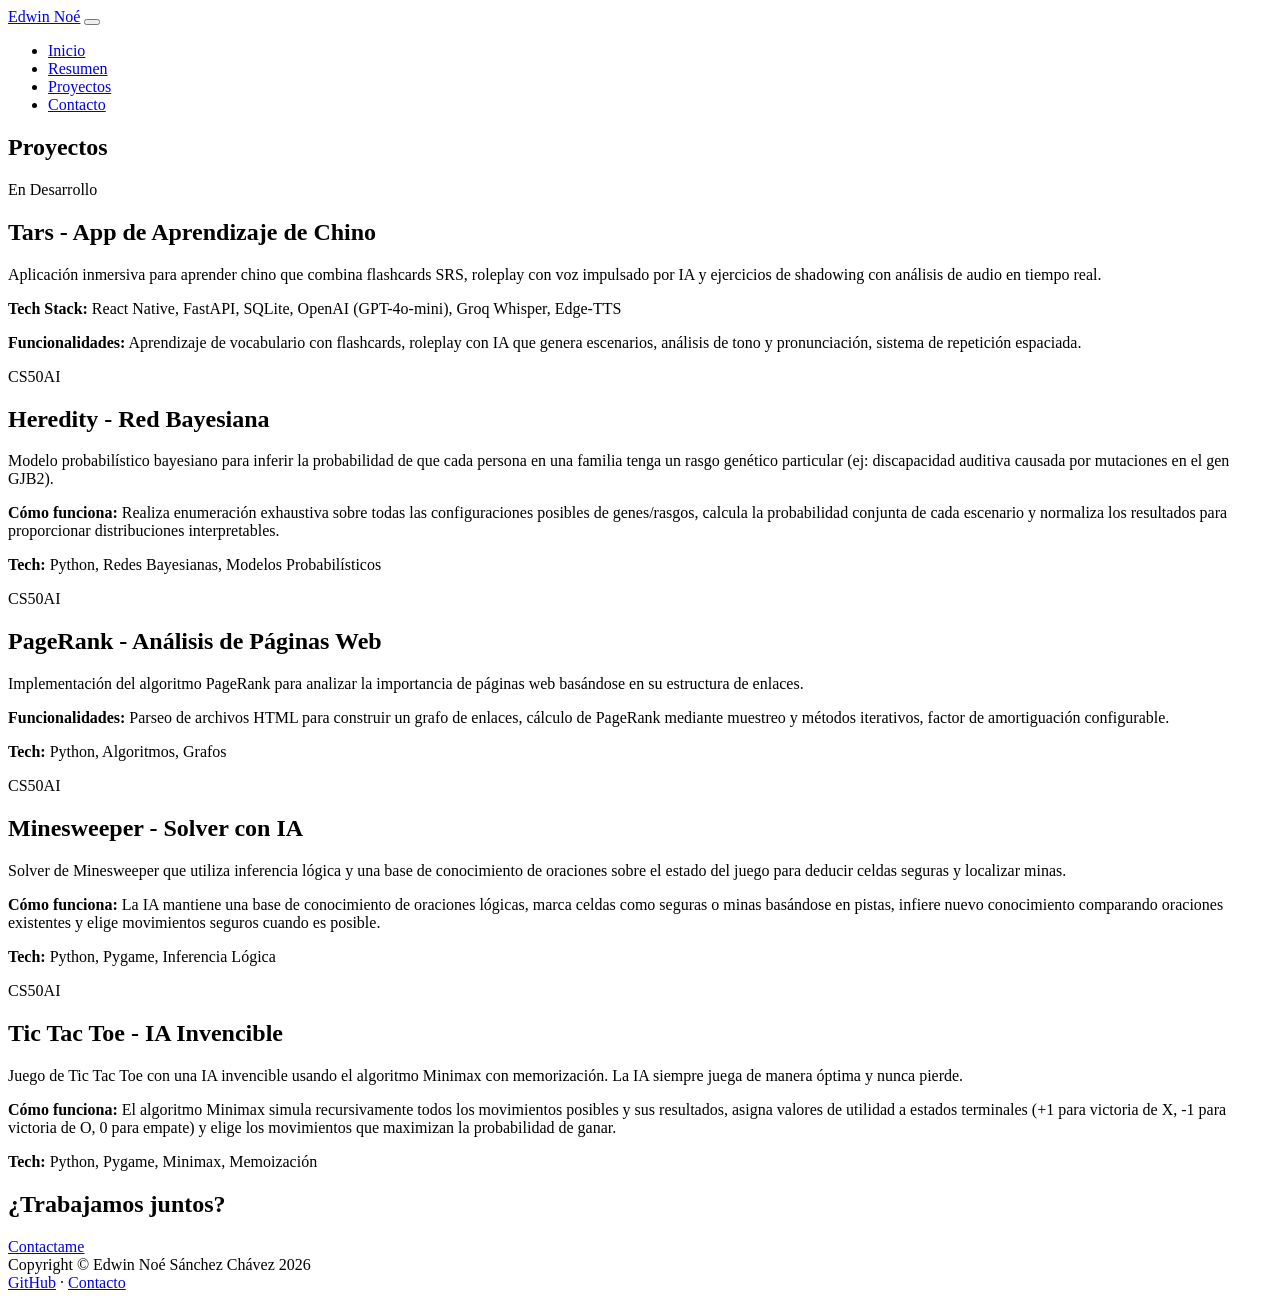
==== projects.html @ 07686df8 "pagina web" ====
<!DOCTYPE html>
<html lang="es">
    <head>
        <meta charset="utf-8" />
        <meta name="viewport" content="width=device-width, initial-scale=1, shrink-to-fit=no" />
        <meta name="description" content="Proyectos desarrollados por Edwin Noé Sánchez Chávez" />
        <meta name="author" content="Edwin Noé Sánchez Chávez" />
        <title>Edwin Noé | Proyectos</title>
        <!-- Favicon-->
        <link rel="icon" type="image/x-icon" href="img/favicon.ico" />
        <!-- Custom Google font-->
        <link rel="preconnect" href="https://fonts.googleapis.com" />
        <link rel="preconnect" href="https://fonts.gstatic.com" crossorigin />
        <link href="https://fonts.googleapis.com/css2?family=Plus+Jakarta+Sans:wght@100;200;300;400;500;600;700;800;900&amp;display=swap" rel="stylesheet" />
        <!-- Bootstrap icons-->
        <link href="https://cdn.jsdelivr.net/npm/bootstrap-icons@1.8.1/font/bootstrap-icons.css" rel="stylesheet" />
        <!-- Core theme CSS (includes Bootstrap)-->
        <link href="css/portafolio.css" rel="stylesheet" />
    </head>
    <body class="d-flex flex-column h-100 bg-light">
        <main class="flex-shrink-0">
            <!-- Navigation-->
            <nav class="navbar navbar-expand-lg navbar-light bg-white py-3">
                <div class="container px-5">
                    <a class="navbar-brand" href="index.html"><span class="fw-bolder text-primary">Edwin Noé</span></a>
                    <button class="navbar-toggler" type="button" data-bs-toggle="collapse" data-bs-target="#navbarSupportedContent" aria-controls="navbarSupportedContent" aria-expanded="false" aria-label="Toggle navigation"><span class="navbar-toggler-icon"></span></button>
                    <div class="collapse navbar-collapse" id="navbarSupportedContent">
                        <ul class="navbar-nav ms-auto mb-2 mb-lg-0 small fw-bolder">
                            <li class="nav-item"><a class="nav-link" href="index.html">Inicio</a></li>
                            <li class="nav-item"><a class="nav-link" href="resume.html">Resumen</a></li>
                            <li class="nav-item"><a class="nav-link" href="projects.html">Proyectos</a></li>
                            <li class="nav-item"><a class="nav-link" href="contact.html">Contacto</a></li>
                        </ul>
                    </div>
                </div>
            </nav>
            <!-- Projects Section-->
            <section class="py-5">
                <div class="container px-5 mb-5">
                    <div class="text-center mb-5">
                        <h1 class="display-5 fw-bolder mb-0"><span class="text-gradient d-inline">Proyectos</span></h1>
                    </div>
                    <div class="row gx-5 justify-content-center">
                        <div class="col-lg-11 col-xl-9 col-xxl-8">
                            <!-- Project Card 1: Tars -->
                            <div class="card overflow-hidden shadow rounded-4 border-0 mb-5">
                                <div class="card-body p-0">
                                    <div class="d-flex align-items-center">
                                        <div class="p-5">
                                            <div class="badge bg-warning text-dark mb-2">En Desarrollo</div>
                                            <h2 class="fw-bolder">Tars - App de Aprendizaje de Chino</h2>
                                            <p>Aplicación inmersiva para aprender chino que combina flashcards SRS, roleplay con voz impulsado por IA y ejercicios de shadowing con análisis de audio en tiempo real.</p>
                                            <p><strong>Tech Stack:</strong> React Native, FastAPI, SQLite, OpenAI (GPT-4o-mini), Groq Whisper, Edge-TTS</p>
                                            <p><strong>Funcionalidades:</strong> Aprendizaje de vocabulario con flashcards, roleplay con IA que genera escenarios, análisis de tono y pronunciación, sistema de repetición espaciada.</p>
                                        </div>
                                    </div>
                                </div>
                            </div>
                            <!-- Project Card 2: Heredity -->
                            <div class="card overflow-hidden shadow rounded-4 border-0 mb-5">
                                <div class="card-body p-0">
                                    <div class="d-flex align-items-center">
                                        <div class="p-5">
                                            <div class="badge bg-info text-white mb-2">CS50AI</div>
                                            <h2 class="fw-bolder">Heredity - Red Bayesiana</h2>
                                            <p>Modelo probabilístico bayesiano para inferir la probabilidad de que cada persona en una familia tenga un rasgo genético particular (ej: discapacidad auditiva causada por mutaciones en el gen GJB2).</p>
                                            <p><strong>Cómo funciona:</strong> Realiza enumeración exhaustiva sobre todas las configuraciones posibles de genes/rasgos, calcula la probabilidad conjunta de cada escenario y normaliza los resultados para proporcionar distribuciones interpretables.</p>
                                            <p><strong>Tech:</strong> Python, Redes Bayesianas, Modelos Probabilísticos</p>
                                        </div>
                                    </div>
                                </div>
                            </div>
                            <!-- Project Card 3: PageRank -->
                            <div class="card overflow-hidden shadow rounded-4 border-0 mb-5">
                                <div class="card-body p-0">
                                    <div class="d-flex align-items-center">
                                        <div class="p-5">
                                            <div class="badge bg-info text-white mb-2">CS50AI</div>
                                            <h2 class="fw-bolder">PageRank - Análisis de Páginas Web</h2>
                                            <p>Implementación del algoritmo PageRank para analizar la importancia de páginas web basándose en su estructura de enlaces.</p>
                                            <p><strong>Funcionalidades:</strong> Parseo de archivos HTML para construir un grafo de enlaces, cálculo de PageRank mediante muestreo y métodos iterativos, factor de amortiguación configurable.</p>
                                            <p><strong>Tech:</strong> Python, Algoritmos, Grafos</p>
                                        </div>
                                    </div>
                                </div>
                            </div>
                            <!-- Project Card 4: Minesweeper -->
                            <div class="card overflow-hidden shadow rounded-4 border-0 mb-5">
                                <div class="card-body p-0">
                                    <div class="d-flex align-items-center">
                                        <div class="p-5">
                                            <div class="badge bg-info text-white mb-2">CS50AI</div>
                                            <h2 class="fw-bolder">Minesweeper - Solver con IA</h2>
                                            <p>Solver de Minesweeper que utiliza inferencia lógica y una base de conocimiento de oraciones sobre el estado del juego para deducir celdas seguras y localizar minas.</p>
                                            <p><strong>Cómo funciona:</strong> La IA mantiene una base de conocimiento de oraciones lógicas, marca celdas como seguras o minas basándose en pistas, infiere nuevo conocimiento comparando oraciones existentes y elige movimientos seguros cuando es posible.</p>
                                            <p><strong>Tech:</strong> Python, Pygame, Inferencia Lógica</p>
                                        </div>
                                    </div>
                                </div>
                            </div>
                            <!-- Project Card 5: Tic Tac Toe -->
                            <div class="card overflow-hidden shadow rounded-4 border-0">
                                <div class="card-body p-0">
                                    <div class="d-flex align-items-center">
                                        <div class="p-5">
                                            <div class="badge bg-info text-white mb-2">CS50AI</div>
                                            <h2 class="fw-bolder">Tic Tac Toe - IA Invencible</h2>
                                            <p>Juego de Tic Tac Toe con una IA invencible usando el algoritmo Minimax con memorización. La IA siempre juega de manera óptima y nunca pierde.</p>
                                            <p><strong>Cómo funciona:</strong> El algoritmo Minimax simula recursivamente todos los movimientos posibles y sus resultados, asigna valores de utilidad a estados terminales (+1 para victoria de X, -1 para victoria de O, 0 para empate) y elige los movimientos que maximizan la probabilidad de ganar.</p>
                                            <p><strong>Tech:</strong> Python, Pygame, Minimax, Memoización</p>
                                        </div>
                                    </div>
                                </div>
                            </div>
                        </div>
                    </div>
                </div>
            </section>
            <!-- Call to action section-->
            <section class="py-5 bg-gradient-primary-to-secondary text-white">
                <div class="container px-5 my-5">
                    <div class="text-center">
                        <h2 class="display-4 fw-bolder mb-4">¿Trabajamos juntos?</h2>
                        <a class="btn btn-outline-light btn-lg px-5 py-3 fs-6 fw-bolder" href="contact.html">Contactame</a>
                    </div>
                </div>
            </section>
        </main>
        <!-- Footer-->
        <footer class="bg-white py-4 mt-auto">
            <div class="container px-5">
                <div class="row align-items-center justify-content-between flex-column flex-sm-row">
                    <div class="col-auto"><div class="small m-0">Copyright &copy; Edwin Noé Sánchez Chávez 2026</div></div>
                    <div class="col-auto">
                        <a class="small" href="https://github.com/noeEdwin" target="_blank">GitHub</a>
                        <span class="mx-1">&middot;</span>
                        <a class="small" href="contact.html">Contacto</a>
                    </div>
                </div>
            </div>
        </footer>
        <!-- Bootstrap core JS-->
        <script src="https://cdn.jsdelivr.net/npm/bootstrap@5.2.3/dist/js/bootstrap.bundle.min.js"></script>
        <!-- Core theme JS-->
        <script src="js/portafolio.js"></script>
    </body>
</html>
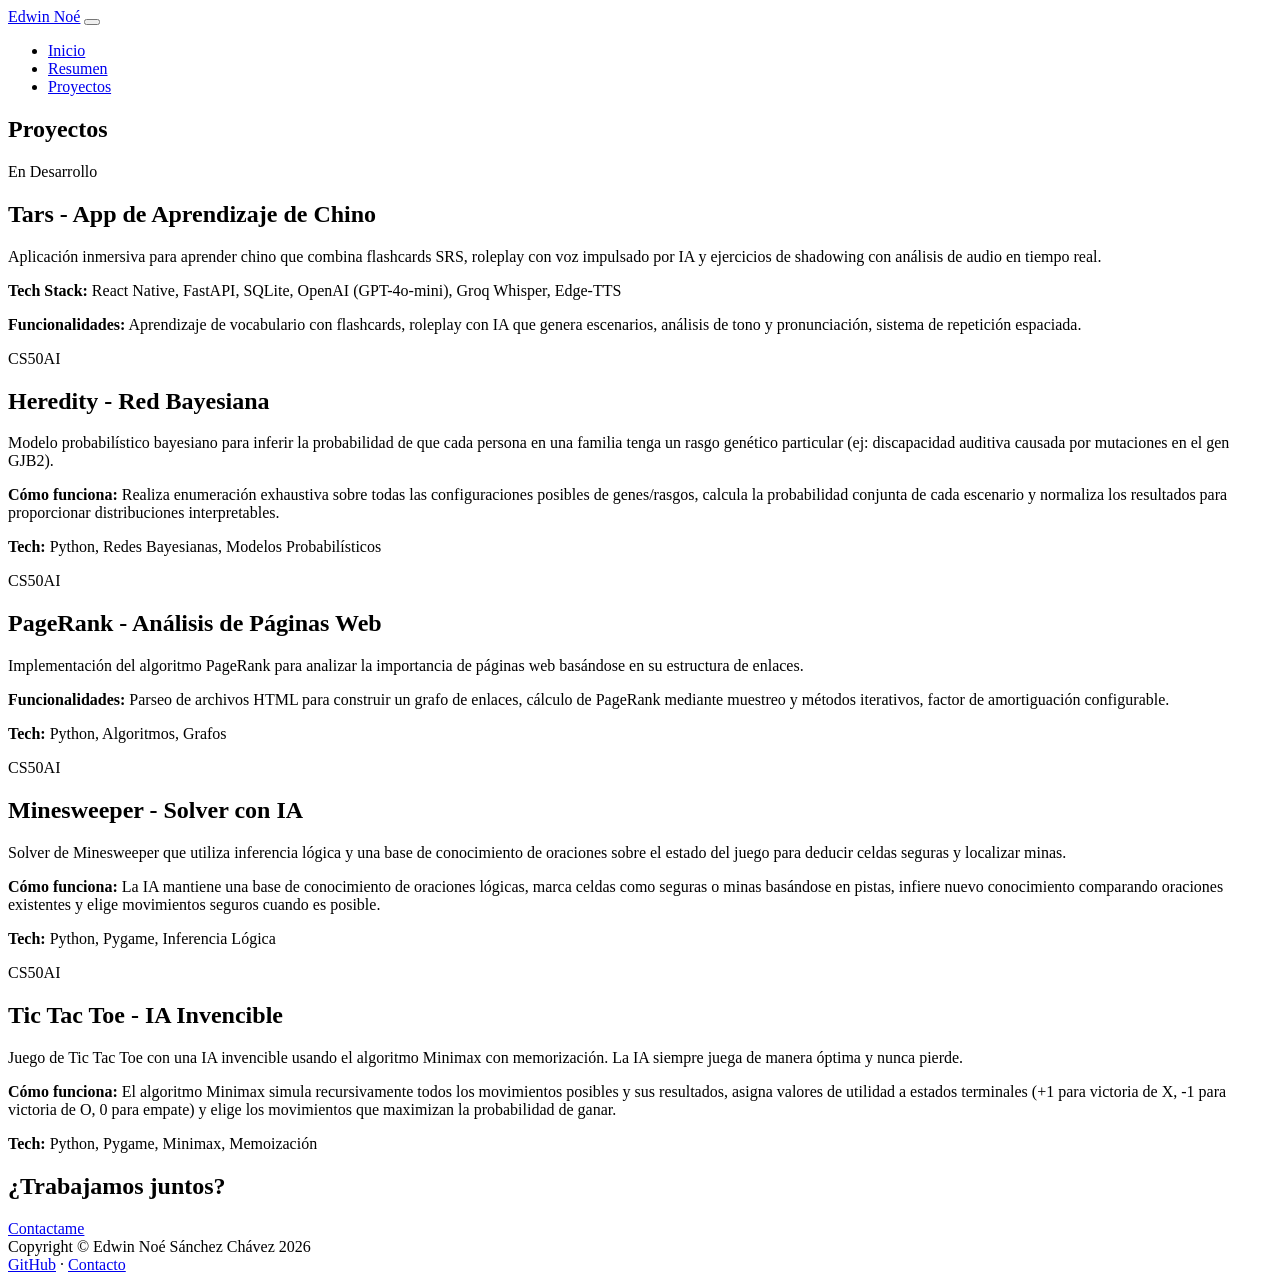
==== commit c78a1440: "informacion personalizada" ====
--- a/projects.html
+++ b/projects.html
@@ -29,7 +29,6 @@
                             <li class="nav-item"><a class="nav-link" href="index.html">Inicio</a></li>
                             <li class="nav-item"><a class="nav-link" href="resume.html">Resumen</a></li>
                             <li class="nav-item"><a class="nav-link" href="projects.html">Proyectos</a></li>
-                            <li class="nav-item"><a class="nav-link" href="contact.html">Contacto</a></li>
                         </ul>
                     </div>
                 </div>
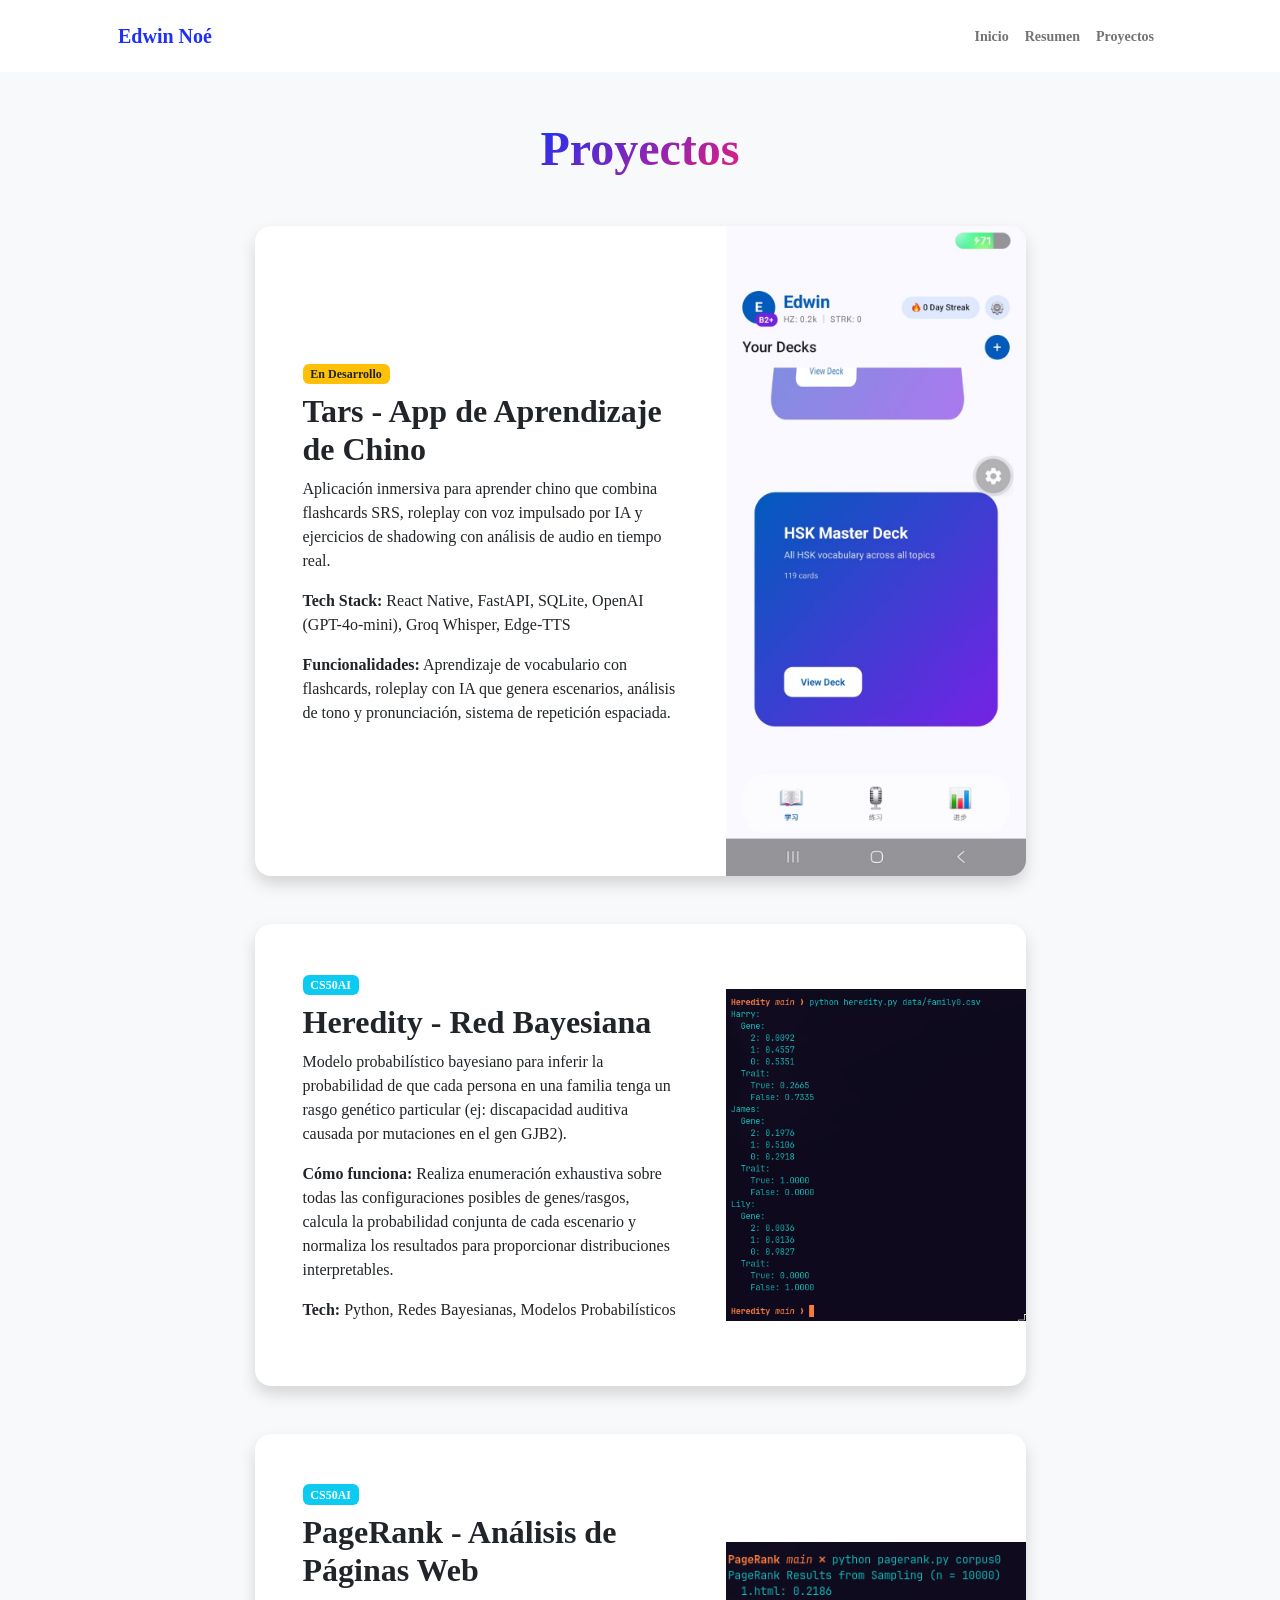
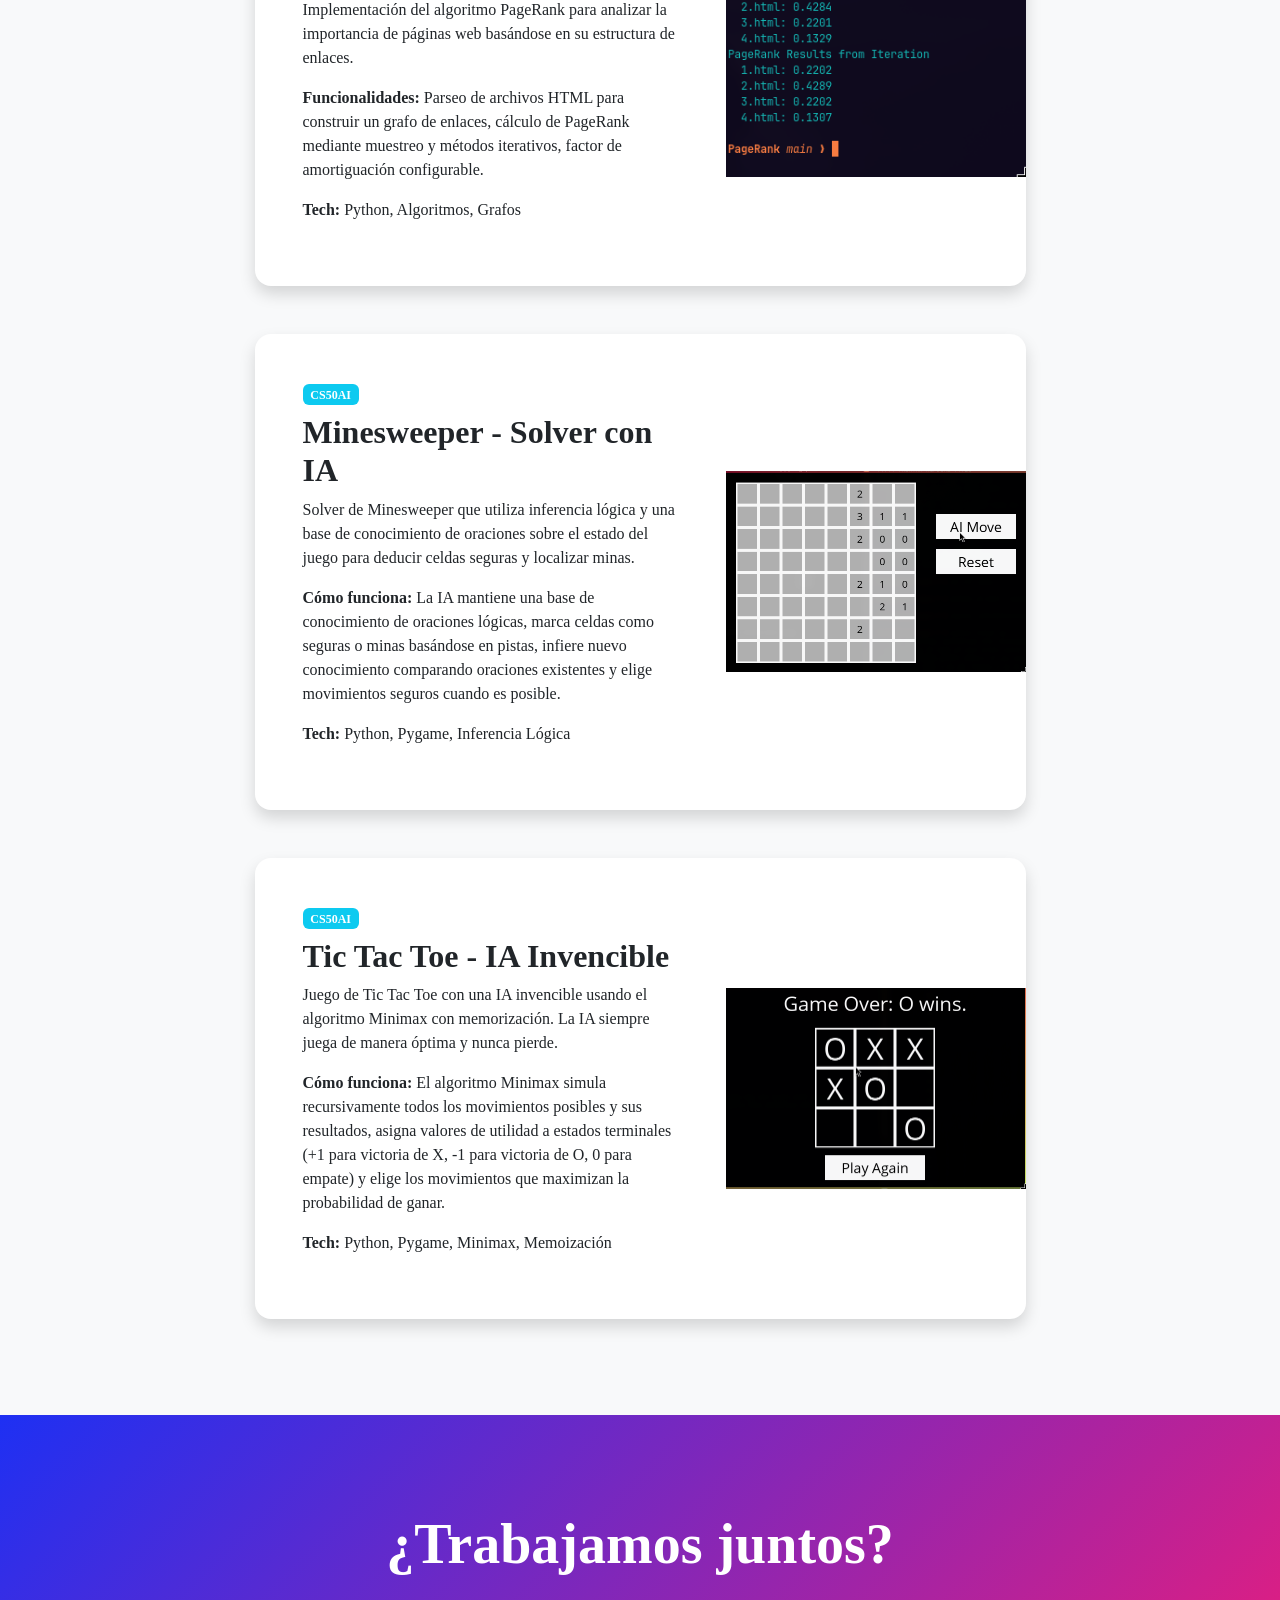
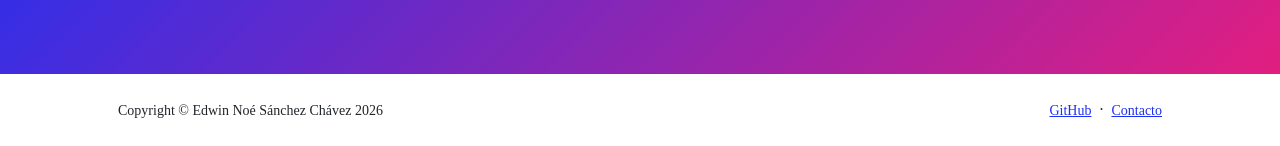
==== commit 7d0c255f: "agregar imagenes y comportamiento con js" ====
--- a/projects.html
+++ b/projects.html
@@ -52,6 +52,7 @@
                                             <p><strong>Tech Stack:</strong> React Native, FastAPI, SQLite, OpenAI (GPT-4o-mini), Groq Whisper, Edge-TTS</p>
                                             <p><strong>Funcionalidades:</strong> Aprendizaje de vocabulario con flashcards, roleplay con IA que genera escenarios, análisis de tono y pronunciación, sistema de repetición espaciada.</p>
                                         </div>
+                                        <img class="img-fluid" src="img/Tars.jpeg" alt="Tars - App de Aprendizaje de Chino" style="max-width: 300px; object-fit: cover;">
                                     </div>
                                 </div>
                             </div>
@@ -66,6 +67,7 @@
                                             <p><strong>Cómo funciona:</strong> Realiza enumeración exhaustiva sobre todas las configuraciones posibles de genes/rasgos, calcula la probabilidad conjunta de cada escenario y normaliza los resultados para proporcionar distribuciones interpretables.</p>
                                             <p><strong>Tech:</strong> Python, Redes Bayesianas, Modelos Probabilísticos</p>
                                         </div>
+                                        <img class="img-fluid" src="img/Heredity.png" alt="Heredity - Red Bayesiana" style="max-width: 300px; object-fit: cover;">
                                     </div>
                                 </div>
                             </div>
@@ -80,6 +82,7 @@
                                             <p><strong>Funcionalidades:</strong> Parseo de archivos HTML para construir un grafo de enlaces, cálculo de PageRank mediante muestreo y métodos iterativos, factor de amortiguación configurable.</p>
                                             <p><strong>Tech:</strong> Python, Algoritmos, Grafos</p>
                                         </div>
+                                        <img class="img-fluid" src="img/pageRank.png" alt="PageRank - Análisis de Páginas Web" style="max-width: 300px; object-fit: cover;">
                                     </div>
                                 </div>
                             </div>
@@ -94,6 +97,7 @@
                                             <p><strong>Cómo funciona:</strong> La IA mantiene una base de conocimiento de oraciones lógicas, marca celdas como seguras o minas basándose en pistas, infiere nuevo conocimiento comparando oraciones existentes y elige movimientos seguros cuando es posible.</p>
                                             <p><strong>Tech:</strong> Python, Pygame, Inferencia Lógica</p>
                                         </div>
+                                        <img class="img-fluid" src="img/minesweeper.png" alt="Minesweeper - Solver con IA" style="max-width: 300px; object-fit: cover;">
                                     </div>
                                 </div>
                             </div>
@@ -108,6 +112,7 @@
                                             <p><strong>Cómo funciona:</strong> El algoritmo Minimax simula recursivamente todos los movimientos posibles y sus resultados, asigna valores de utilidad a estados terminales (+1 para victoria de X, -1 para victoria de O, 0 para empate) y elige los movimientos que maximizan la probabilidad de ganar.</p>
                                             <p><strong>Tech:</strong> Python, Pygame, Minimax, Memoización</p>
                                         </div>
+                                        <img class="img-fluid" src="img/tic-tac-toe.png" alt="Tic Tac Toe - IA Invencible" style="max-width: 300px; object-fit: cover;">
                                     </div>
                                 </div>
                             </div>
@@ -120,7 +125,6 @@
                 <div class="container px-5 my-5">
                     <div class="text-center">
                         <h2 class="display-4 fw-bolder mb-4">¿Trabajamos juntos?</h2>
-                        <a class="btn btn-outline-light btn-lg px-5 py-3 fs-6 fw-bolder" href="contact.html">Contactame</a>
                     </div>
                 </div>
             </section>
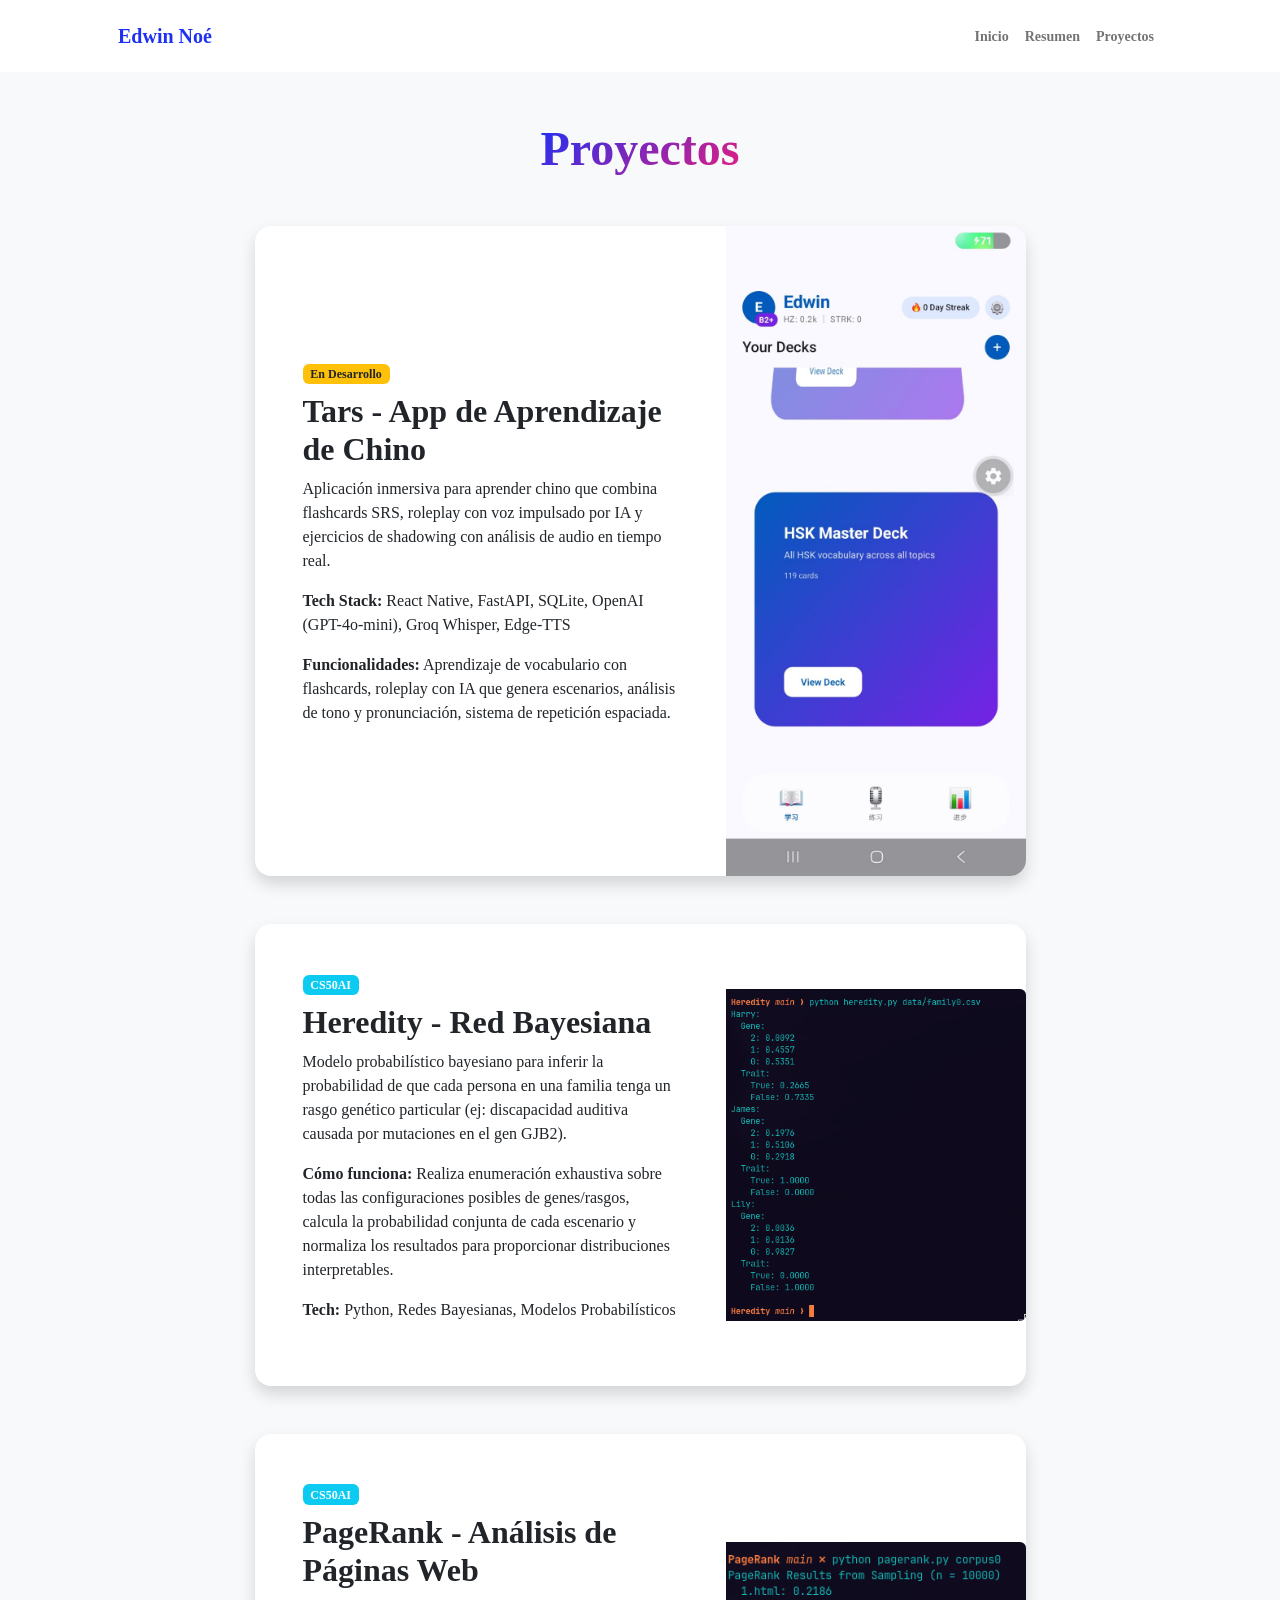
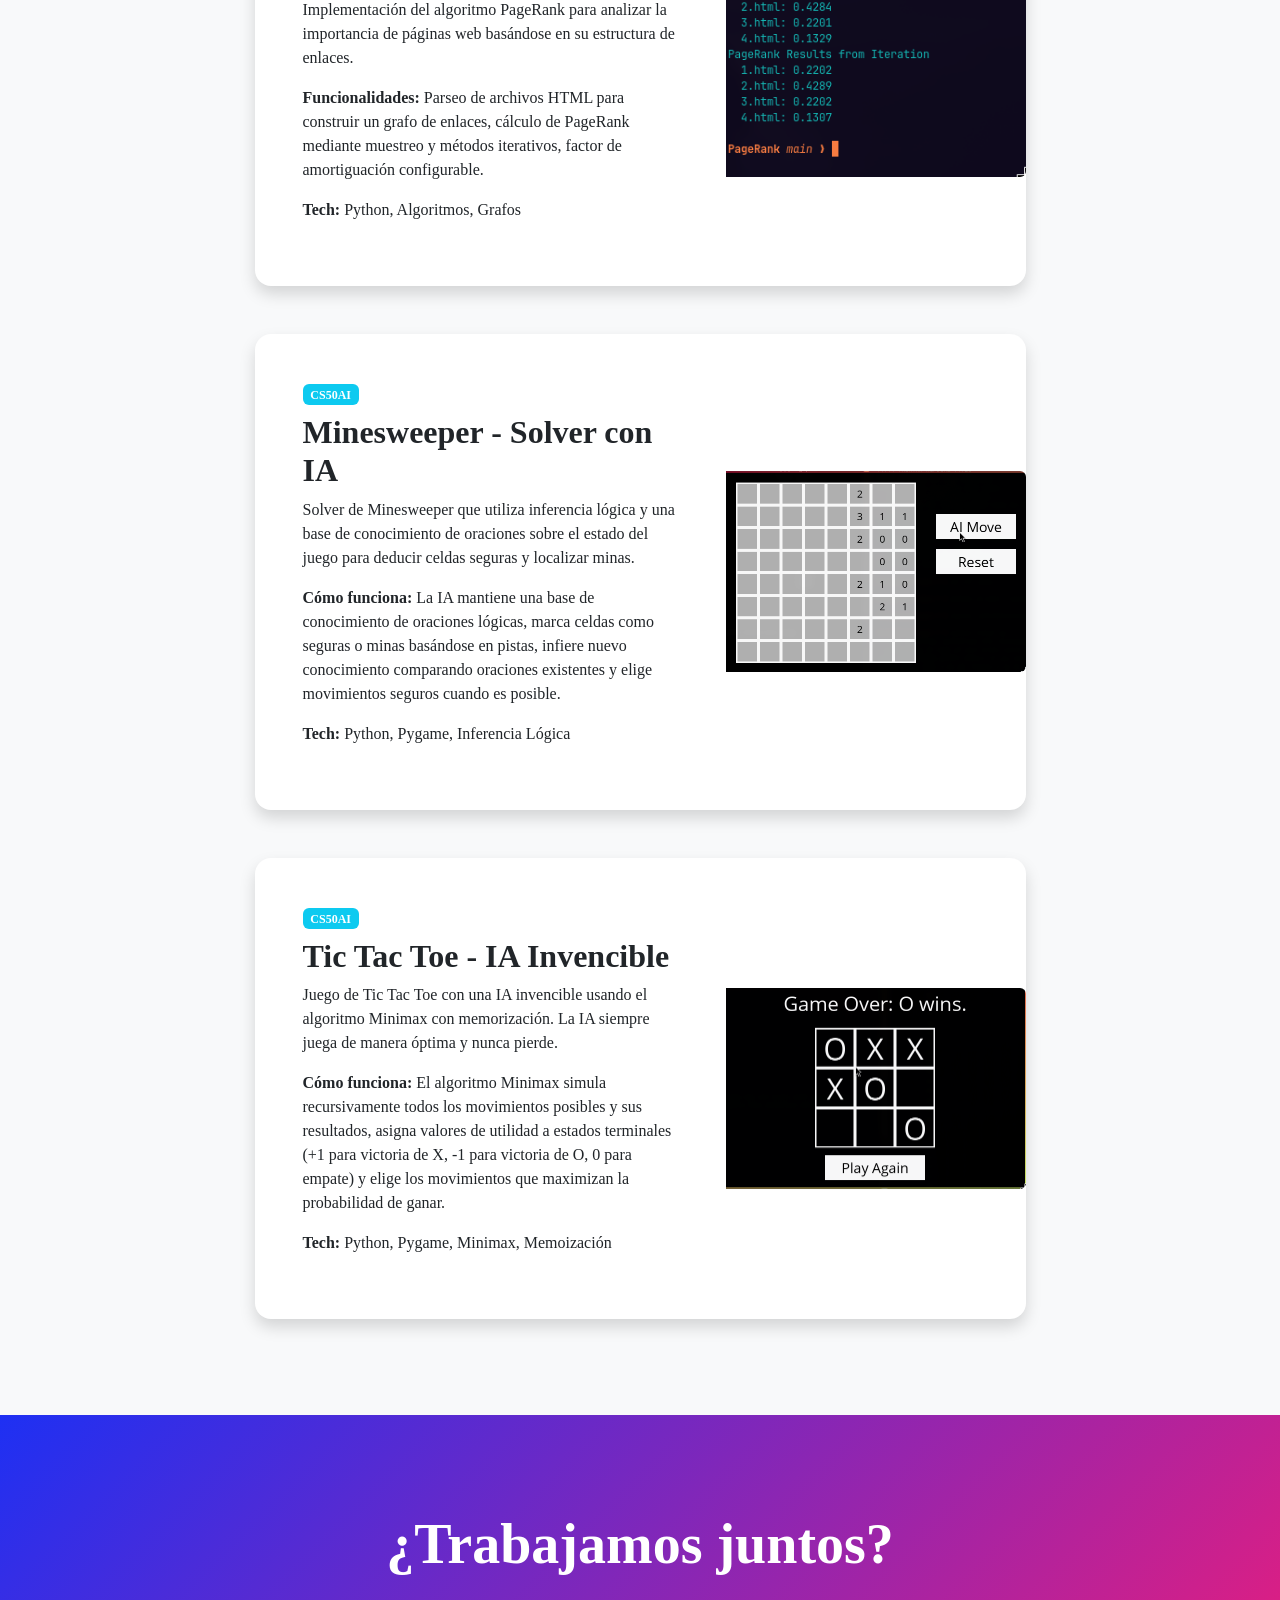
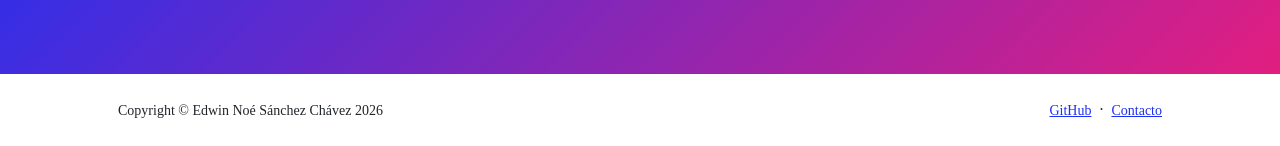
==== commit b001d3d3: "imagenes en readme" ====
--- a/projects.html
+++ b/projects.html
@@ -44,75 +44,75 @@
                             <!-- Project Card 1: Tars -->
                             <div class="card overflow-hidden shadow rounded-4 border-0 mb-5">
                                 <div class="card-body p-0">
-                                    <div class="d-flex align-items-center">
-                                        <div class="p-5">
+                                    <div class="d-flex flex-column flex-md-row align-items-center">
+                                        <div class="p-5 flex-grow-1">
                                             <div class="badge bg-warning text-dark mb-2">En Desarrollo</div>
                                             <h2 class="fw-bolder">Tars - App de Aprendizaje de Chino</h2>
                                             <p>Aplicación inmersiva para aprender chino que combina flashcards SRS, roleplay con voz impulsado por IA y ejercicios de shadowing con análisis de audio en tiempo real.</p>
                                             <p><strong>Tech Stack:</strong> React Native, FastAPI, SQLite, OpenAI (GPT-4o-mini), Groq Whisper, Edge-TTS</p>
                                             <p><strong>Funcionalidades:</strong> Aprendizaje de vocabulario con flashcards, roleplay con IA que genera escenarios, análisis de tono y pronunciación, sistema de repetición espaciada.</p>
                                         </div>
-                                        <img class="img-fluid" src="img/Tars.jpeg" alt="Tars - App de Aprendizaje de Chino" style="max-width: 300px; object-fit: cover;">
+                                        <img class="img-fluid rounded-end" src="img/Tars.jpeg" alt="Tars - App de Aprendizaje de Chino" style="max-width: 300px; width: 100%; object-fit: cover;">
                                     </div>
                                 </div>
                             </div>
                             <!-- Project Card 2: Heredity -->
                             <div class="card overflow-hidden shadow rounded-4 border-0 mb-5">
                                 <div class="card-body p-0">
-                                    <div class="d-flex align-items-center">
-                                        <div class="p-5">
+                                    <div class="d-flex flex-column flex-md-row align-items-center">
+                                        <div class="p-5 flex-grow-1">
                                             <div class="badge bg-info text-white mb-2">CS50AI</div>
                                             <h2 class="fw-bolder">Heredity - Red Bayesiana</h2>
                                             <p>Modelo probabilístico bayesiano para inferir la probabilidad de que cada persona en una familia tenga un rasgo genético particular (ej: discapacidad auditiva causada por mutaciones en el gen GJB2).</p>
                                             <p><strong>Cómo funciona:</strong> Realiza enumeración exhaustiva sobre todas las configuraciones posibles de genes/rasgos, calcula la probabilidad conjunta de cada escenario y normaliza los resultados para proporcionar distribuciones interpretables.</p>
                                             <p><strong>Tech:</strong> Python, Redes Bayesianas, Modelos Probabilísticos</p>
                                         </div>
-                                        <img class="img-fluid" src="img/Heredity.png" alt="Heredity - Red Bayesiana" style="max-width: 300px; object-fit: cover;">
+                                        <img class="img-fluid rounded-end" src="img/Heredity.png" alt="Heredity - Red Bayesiana" style="max-width: 300px; width: 100%; object-fit: cover;">
                                     </div>
                                 </div>
                             </div>
                             <!-- Project Card 3: PageRank -->
                             <div class="card overflow-hidden shadow rounded-4 border-0 mb-5">
                                 <div class="card-body p-0">
-                                    <div class="d-flex align-items-center">
-                                        <div class="p-5">
+                                    <div class="d-flex flex-column flex-md-row align-items-center">
+                                        <div class="p-5 flex-grow-1">
                                             <div class="badge bg-info text-white mb-2">CS50AI</div>
                                             <h2 class="fw-bolder">PageRank - Análisis de Páginas Web</h2>
                                             <p>Implementación del algoritmo PageRank para analizar la importancia de páginas web basándose en su estructura de enlaces.</p>
                                             <p><strong>Funcionalidades:</strong> Parseo de archivos HTML para construir un grafo de enlaces, cálculo de PageRank mediante muestreo y métodos iterativos, factor de amortiguación configurable.</p>
                                             <p><strong>Tech:</strong> Python, Algoritmos, Grafos</p>
                                         </div>
-                                        <img class="img-fluid" src="img/pageRank.png" alt="PageRank - Análisis de Páginas Web" style="max-width: 300px; object-fit: cover;">
+                                        <img class="img-fluid rounded-end" src="img/pageRank.png" alt="PageRank - Análisis de Páginas Web" style="max-width: 300px; width: 100%; object-fit: cover;">
                                     </div>
                                 </div>
                             </div>
                             <!-- Project Card 4: Minesweeper -->
                             <div class="card overflow-hidden shadow rounded-4 border-0 mb-5">
                                 <div class="card-body p-0">
-                                    <div class="d-flex align-items-center">
-                                        <div class="p-5">
+                                    <div class="d-flex flex-column flex-md-row align-items-center">
+                                        <div class="p-5 flex-grow-1">
                                             <div class="badge bg-info text-white mb-2">CS50AI</div>
                                             <h2 class="fw-bolder">Minesweeper - Solver con IA</h2>
                                             <p>Solver de Minesweeper que utiliza inferencia lógica y una base de conocimiento de oraciones sobre el estado del juego para deducir celdas seguras y localizar minas.</p>
                                             <p><strong>Cómo funciona:</strong> La IA mantiene una base de conocimiento de oraciones lógicas, marca celdas como seguras o minas basándose en pistas, infiere nuevo conocimiento comparando oraciones existentes y elige movimientos seguros cuando es posible.</p>
                                             <p><strong>Tech:</strong> Python, Pygame, Inferencia Lógica</p>
                                         </div>
-                                        <img class="img-fluid" src="img/minesweeper.png" alt="Minesweeper - Solver con IA" style="max-width: 300px; object-fit: cover;">
+                                        <img class="img-fluid rounded-end" src="img/minesweeper.png" alt="Minesweeper - Solver con IA" style="max-width: 300px; width: 100%; object-fit: cover;">
                                     </div>
                                 </div>
                             </div>
                             <!-- Project Card 5: Tic Tac Toe -->
                             <div class="card overflow-hidden shadow rounded-4 border-0">
                                 <div class="card-body p-0">
-                                    <div class="d-flex align-items-center">
-                                        <div class="p-5">
+                                    <div class="d-flex flex-column flex-md-row align-items-center">
+                                        <div class="p-5 flex-grow-1">
                                             <div class="badge bg-info text-white mb-2">CS50AI</div>
                                             <h2 class="fw-bolder">Tic Tac Toe - IA Invencible</h2>
                                             <p>Juego de Tic Tac Toe con una IA invencible usando el algoritmo Minimax con memorización. La IA siempre juega de manera óptima y nunca pierde.</p>
                                             <p><strong>Cómo funciona:</strong> El algoritmo Minimax simula recursivamente todos los movimientos posibles y sus resultados, asigna valores de utilidad a estados terminales (+1 para victoria de X, -1 para victoria de O, 0 para empate) y elige los movimientos que maximizan la probabilidad de ganar.</p>
                                             <p><strong>Tech:</strong> Python, Pygame, Minimax, Memoización</p>
                                         </div>
-                                        <img class="img-fluid" src="img/tic-tac-toe.png" alt="Tic Tac Toe - IA Invencible" style="max-width: 300px; object-fit: cover;">
+                                        <img class="img-fluid rounded-end" src="img/tic-tac-toe.png" alt="Tic Tac Toe - IA Invencible" style="max-width: 300px; width: 100%; object-fit: cover;">
                                     </div>
                                 </div>
                             </div>
